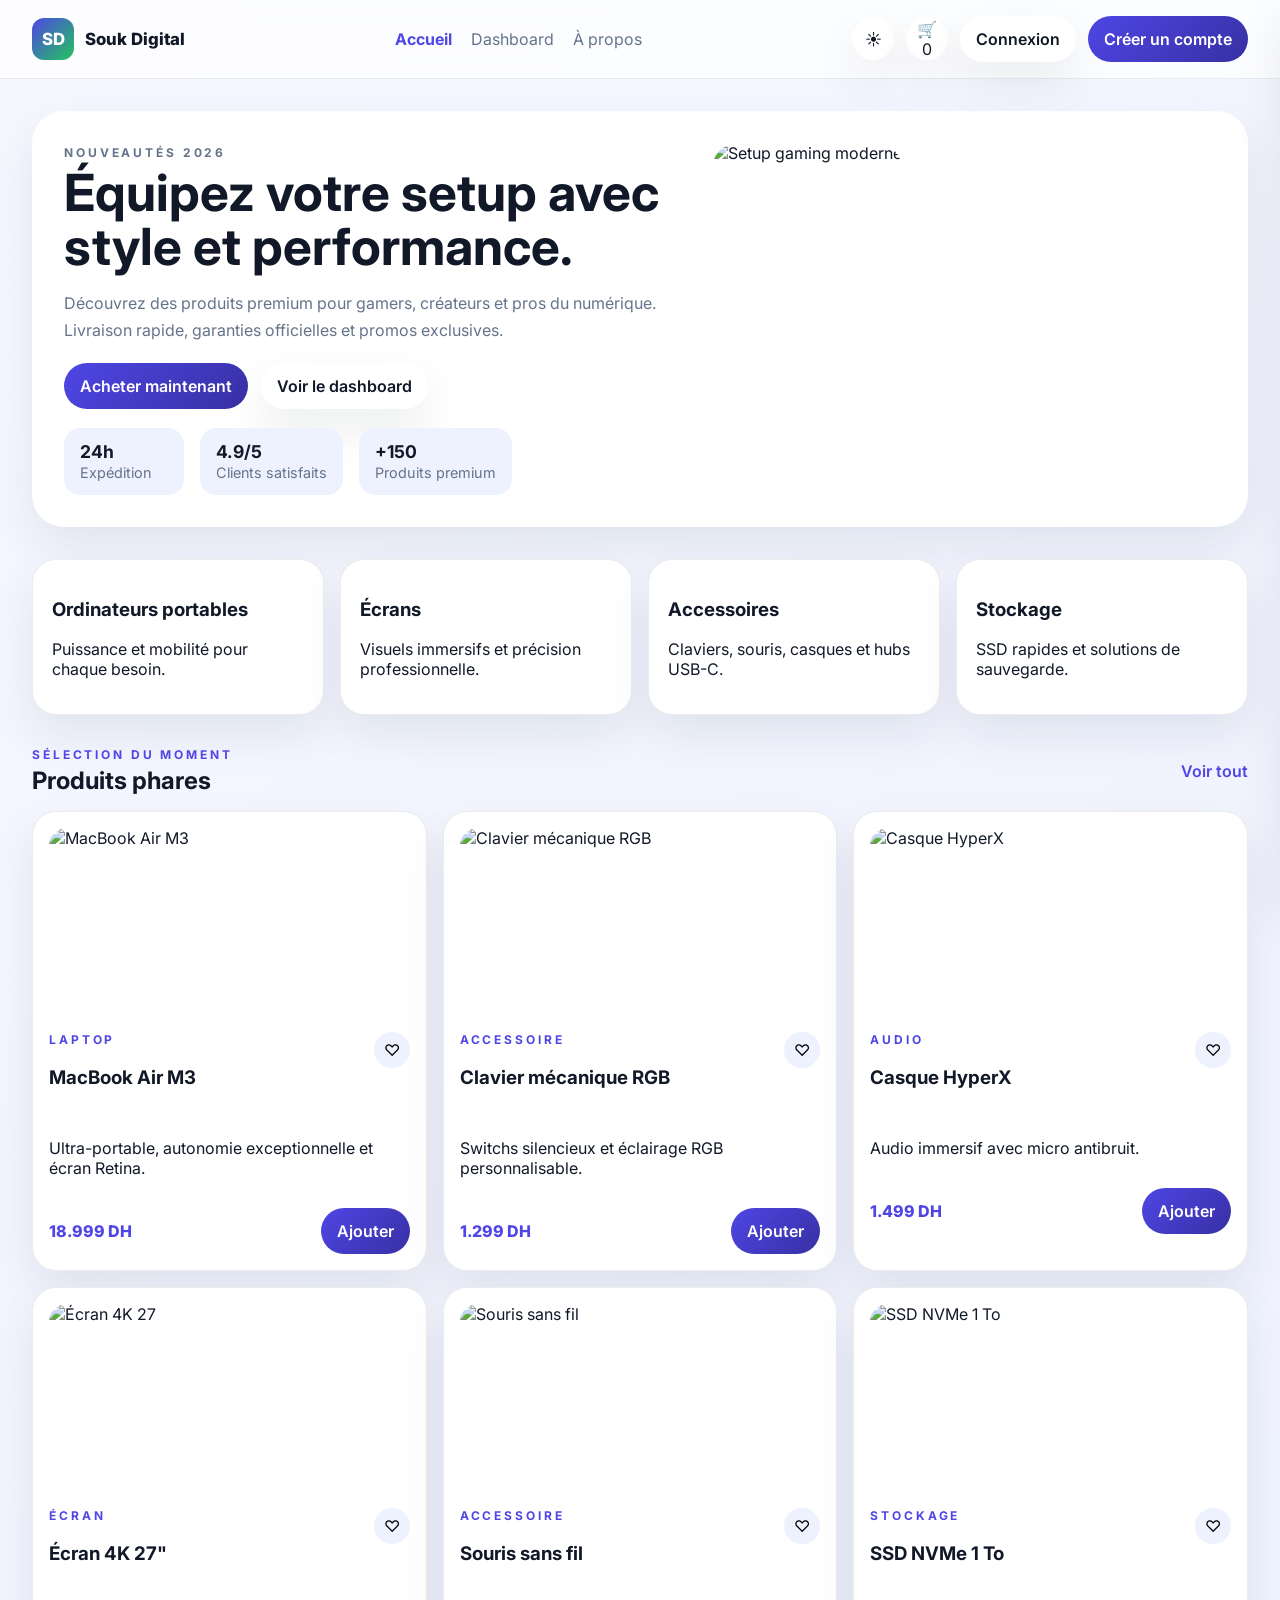
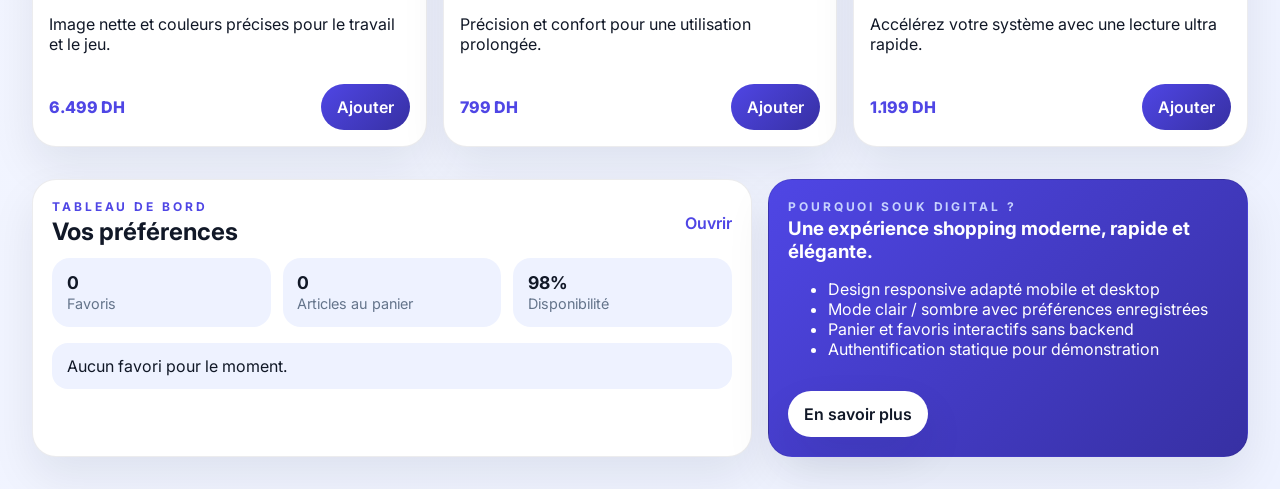
==== index.html @ 68787e4b "first" ====
<!DOCTYPE html>
<html lang="fr">
  <head>
    <meta charset="UTF-8" />
    <meta name="viewport" content="width=device-width, initial-scale=1.0" />
    <title>Souk Digital | Boutique PC & Accessoires</title>
    <meta
      name="description"
      content="Souk Digital est votre vitrine e-commerce pour les produits informatiques, les accessoires PC et les gadgets high-tech."
    />
    <link rel="preconnect" href="https://fonts.googleapis.com" />
    <link rel="preconnect" href="https://fonts.gstatic.com" crossorigin />
    <link
      href="https://fonts.googleapis.com/css2?family=Inter:wght@400;500;600;700;800&display=swap"
      rel="stylesheet"
    />
    <link rel="stylesheet" href="css/style.css" />
  </head>
  <body>
    <header class="topbar">
      <a href="#" class="brand">
        <span class="brand-mark">SD</span>
        <span>Souk Digital</span>
      </a>
      <nav class="nav-links">
        <a href="index.html" class="active">Accueil</a>
        <a href="dashboard.html">Dashboard</a>
        <a href="about.html">À propos</a>
      </nav>
      <div class="topbar-actions">
        <button class="icon-btn" id="themeToggle" aria-label="Changer de thème">☀️</button>
        <button class="icon-btn" id="cartToggle" aria-label="Voir le panier">🛒 <span id="cartCount">0</span></button>
        <button class="btn btn-outline" id="loginBtn">Connexion</button>
        <button class="btn btn-primary" id="registerBtn">Créer un compte</button>
      </div>
    </header>

    <main>
      <section class="hero">
        <div class="hero-copy">
          <p class="eyebrow">Nouveautés 2026</p>
          <h1>Équipez votre setup avec style et performance.</h1>
          <p>
            Découvrez des produits premium pour gamers, créateurs et pros du numérique.
            Livraison rapide, garanties officielles et promos exclusives.
          </p>
          <div class="hero-actions">
            <a href="#products" class="btn btn-primary">Acheter maintenant</a>
            <a href="#dashboard" class="btn btn-secondary">Voir le dashboard</a>
          </div>
          <div class="hero-metrics">
            <div>
              <strong>24h</strong>
              <span>Expédition</span>
            </div>
            <div>
              <strong>4.9/5</strong>
              <span>Clients satisfaits</span>
            </div>
            <div>
              <strong>+150</strong>
              <span>Produits premium</span>
            </div>
          </div>
        </div>
        <div class="hero-card">
          <img
            src="https://images.unsplash.com/photo-1518770660439-4636190af475?auto=format&fit=crop&w=900&q=80"
            alt="Setup gaming moderne"
          />
        </div>
      </section>

      <section class="categories">
        <article>
          <h3>Ordinateurs portables</h3>
          <p>Puissance et mobilité pour chaque besoin.</p>
        </article>
        <article>
          <h3>Écrans</h3>
          <p>Visuels immersifs et précision professionnelle.</p>
        </article>
        <article>
          <h3>Accessoires</h3>
          <p>Claviers, souris, casques et hubs USB-C.</p>
        </article>
        <article>
          <h3>Stockage</h3>
          <p>SSD rapides et solutions de sauvegarde.</p>
        </article>
      </section>

      <section id="products" class="section-block">
        <div class="section-heading">
          <div>
            <p class="eyebrow">Sélection du moment</p>
            <h2>Produits phares</h2>
          </div>
          <a href="#" class="text-link">Voir tout</a>
        </div>
        <div id="productGrid" class="product-grid"></div>
      </section>

      <section class="section-block dashboard-layout">
        <div class="dashboard-card">
          <div class="section-heading compact">
            <div>
              <p class="eyebrow">Tableau de bord</p>
              <h2>Vos préférences</h2>
            </div>
            <a href="dashboard.html" class="text-link">Ouvrir</a>
          </div>
          <div class="summary-cards">
            <article>
              <strong id="favoriteCount">0</strong>
              <span>Favoris</span>
            </article>
            <article>
              <strong id="cartSummary">0</strong>
              <span>Articles au panier</span>
            </article>
            <article>
              <strong>98%</strong>
              <span>Disponibilité</span>
            </article>
          </div>
          <div id="favoritesList" class="favorites-list"></div>
        </div>

        <div id="about" class="dashboard-card accent-card">
          <p class="eyebrow">Pourquoi Souk Digital ?</p>
          <h3>Une expérience shopping moderne, rapide et élégante.</h3>
          <ul>
            <li>Design responsive adapté mobile et desktop</li>
            <li>Mode clair / sombre avec préférences enregistrées</li>
            <li>Panier et favoris interactifs sans backend</li>
            <li>Authentification statique pour démonstration</li>
          </ul>
          <a href="about.html" class="btn btn-secondary" style="margin-top:1rem;display:inline-block;">En savoir plus</a>
        </div>
      </section>
    </main>

    <aside class="cart-panel" id="cartPanel" aria-hidden="true">
      <div class="cart-header">
        <h3>Votre panier</h3>
        <button id="closeCart" class="icon-btn">✕</button>
      </div>
      <div id="cartItems" class="cart-items"></div>
      <div class="cart-footer">
        <div class="cart-total">
          <span>Total</span>
          <strong id="cartTotal">0 DH</strong>
        </div>
        <button class="btn btn-primary wide">Passer la commande</button>
      </div>
    </aside>

    <div class="overlay" id="overlay"></div>

    <div class="modal" id="authModal" aria-hidden="true">
      <div class="modal-card">
        <div class="modal-top">
          <h3 id="modalTitle">Connexion</h3>
          <button class="icon-btn" id="closeAuth">✕</button>
        </div>
        <div class="tabs">
          <button class="tab active" data-mode="login">Connexion</button>
          <button class="tab" data-mode="register">Inscription</button>
        </div>
        <form class="auth-form" id="authForm">
          <input type="email" placeholder="Adresse e-mail" required />
          <input type="password" placeholder="Mot de passe" required />
          <input id="confirmInput" type="password" placeholder="Confirmer le mot de passe" hidden />
          <button class="btn btn-primary wide" type="submit">Se connecter</button>
        </form>
      </div>
    </div>

    <script src="js/app.js"></script>
  </body>
</html>
---- css/style.css ----
:root {
  --bg: #f5f7ff;
  --surface: #ffffff;
  --surface-2: #eef2ff;
  --text: #111827;
  --muted: #64748b;
  --primary: #4f46e5;
  --primary-dark: #3730a3;
  --accent: #22c55e;
  --border: rgba(15, 23, 42, 0.08);
  --shadow: 0 20px 45px rgba(15, 23, 42, 0.08);
}

body.dark {
  --bg: #07111f;
  --surface: #0f172a;
  --surface-2: #111c33;
  --text: #f8fafc;
  --muted: #94a3b8;
  --primary: #818cf8;
  --primary-dark: #6366f1;
  --accent: #34d399;
  --border: rgba(148, 163, 184, 0.18);
  --shadow: 0 20px 45px rgba(2, 6, 23, 0.35);
}

* {
  box-sizing: border-box;
}

body {
  margin: 0;
  font-family: 'Inter', sans-serif;
  background: linear-gradient(135deg, var(--bg), var(--surface-2));
  color: var(--text);
  transition: background 0.25s ease, color 0.25s ease;
}

a {
  color: inherit;
  text-decoration: none;
}

button,
input {
  font: inherit;
}

.topbar {
  position: sticky;
  top: 0;
  z-index: 30;
  display: flex;
  align-items: center;
  justify-content: space-between;
  padding: 1rem 2rem;
  background: rgba(255, 255, 255, 0.75);
  backdrop-filter: blur(16px);
  border-bottom: 1px solid var(--border);
}

body.dark .topbar {
  background: rgba(7, 17, 31, 0.8);
}

.brand {
  display: flex;
  align-items: center;
  gap: 0.7rem;
  font-weight: 800;
  font-size: 1.05rem;
}

.brand-mark {
  display: grid;
  place-items: center;
  width: 42px;
  height: 42px;
  border-radius: 12px;
  background: linear-gradient(135deg, var(--primary), var(--accent));
  color: white;
}

.nav-links {
  display: flex;
  gap: 1.2rem;
  color: var(--muted);
}

.nav-links a.active {
  color: var(--primary);
  font-weight: 700;
}

.topbar-actions {
  display: flex;
  gap: 0.75rem;
  align-items: center;
}

.icon-btn,
.btn {
  border: none;
  cursor: pointer;
  transition: transform 0.2s ease, background 0.2s ease;
}

.icon-btn:hover,
.btn:hover {
  transform: translateY(-2px);
}

.icon-btn {
  width: 42px;
  height: 42px;
  border-radius: 999px;
  background: var(--surface);
  color: var(--text);
  box-shadow: var(--shadow);
}

.btn {
  padding: 0.8rem 1rem;
  border-radius: 999px;
  font-weight: 600;
}

.btn-primary {
  background: linear-gradient(135deg, var(--primary), var(--primary-dark));
  color: white;
}

.btn-outline,
.btn-secondary {
  background: var(--surface);
  color: var(--text);
  box-shadow: var(--shadow);
}

.wide {
  width: 100%;
}

main {
  padding: 2rem;
  display: grid;
  gap: 2rem;
}

.hero {
  display: grid;
  grid-template-columns: 1.1fr 0.9fr;
  gap: 2rem;
  padding: 2rem;
  border-radius: 32px;
  background: var(--surface);
  box-shadow: var(--shadow);
}

.hero-copy h1 {
  font-size: clamp(2rem, 4vw, 3.3rem);
  margin: 0.2rem 0 0.8rem;
  line-height: 1.05;
}

.hero-copy p {
  color: var(--muted);
  line-height: 1.7;
}

.eyebrow {
  margin: 0;
  text-transform: uppercase;
  letter-spacing: 0.24em;
  font-size: 0.75rem;
  font-weight: 700;
  color: var(--primary);
}

.hero-actions {
  display: flex;
  gap: 0.8rem;
  margin: 1.2rem 0;
}

.hero-metrics {
  display: flex;
  gap: 1rem;
  flex-wrap: wrap;
}

.hero-metrics div {
  min-width: 120px;
  padding: 0.8rem 1rem;
  border-radius: 16px;
  background: var(--surface-2);
}

.hero-metrics strong,
.summary-cards strong {
  display: block;
  font-size: 1.1rem;
}

.hero-metrics span,
.summary-cards span {
  color: var(--muted);
  font-size: 0.9rem;
}

.hero-card img {
  width: 100%;
  height: 100%;
  object-fit: cover;
  border-radius: 26px;
  min-height: 320px;
}

.categories,
.product-grid,
.dashboard-layout {
  display: grid;
  gap: 1rem;
}

.categories {
  grid-template-columns: repeat(4, 1fr);
}

.categories article,
.dashboard-card,
.product-card,
.cart-items > div {
  background: var(--surface);
  border: 1px solid var(--border);
  box-shadow: var(--shadow);
  border-radius: 24px;
}

.categories article {
  padding: 1.2rem;
}

.section-block {
  display: grid;
  gap: 1rem;
}

.section-heading {
  display: flex;
  align-items: center;
  justify-content: space-between;
}

.section-heading.compact {
  margin-bottom: 0.7rem;
}

.section-heading h2,
.dashboard-card h3 {
  margin: 0.2rem 0 0;
}

.text-link {
  color: var(--primary);
  font-weight: 600;
}

.product-grid {
  grid-template-columns: repeat(3, minmax(0, 1fr));
}

.product-card {
  padding: 1rem;
  display: flex;
  flex-direction: column;
  gap: 0.9rem;
}

.product-card img {
  width: 100%;
  height: 190px;
  object-fit: cover;
  border-radius: 18px;
}

.product-top,
.cart-item-top {
  display: flex;
  justify-content: space-between;
  gap: 0.5rem;
}

.favorite-btn {
  width: 36px;
  height: 36px;
  border-radius: 999px;
  border: none;
  background: var(--surface-2);
  cursor: pointer;
}

.favorite-btn.active {
  background: #fecaca;
  color: #b91c1c;
}

.product-price {
  font-weight: 800;
  color: var(--primary);
}

.product-actions {
  display: flex;
  justify-content: space-between;
  align-items: center;
  gap: 0.5rem;
}

.dashboard-layout {
  grid-template-columns: 1.2fr 0.8fr;
}

.dashboard-card {
  padding: 1.2rem;
}

.summary-cards {
  display: grid;
  grid-template-columns: repeat(3, minmax(0, 1fr));
  gap: 0.75rem;
  margin-bottom: 1rem;
}

.summary-cards article {
  padding: 0.9rem;
  border-radius: 18px;
  background: var(--surface-2);
}

.favorites-list {
  display: grid;
  gap: 0.8rem;
}

.favorite-item {
  display: flex;
  justify-content: space-between;
  align-items: center;
  padding: 0.8rem 0.9rem;
  border-radius: 16px;
  background: var(--surface-2);
}

.accent-card {
  background: linear-gradient(135deg, var(--primary), var(--primary-dark));
  color: white;
}

.accent-card .eyebrow {
  color: #c7d2fe;
}

.cart-panel {
  position: fixed;
  top: 0;
  right: 0;
  width: min(380px, 100%);
  height: 100vh;
  background: var(--surface);
  box-shadow: var(--shadow);
  z-index: 60;
  transform: translateX(100%);
  transition: transform 0.25s ease;
  display: flex;
  flex-direction: column;
}

.cart-panel.open {
  transform: translateX(0);
}

.cart-header,
.cart-footer {
  padding: 1rem 1.2rem;
  display: flex;
  justify-content: space-between;
  align-items: center;
  border-bottom: 1px solid var(--border);
}

.cart-items {
  flex: 1;
  overflow: auto;
  padding: 1rem;
  display: grid;
  gap: 0.8rem;
}

.cart-item {
  padding: 0.75rem;
}

.cart-item img {
  width: 56px;
  height: 56px;
  object-fit: cover;
  border-radius: 12px;
}

.cart-item-info {
  display: flex;
  flex-direction: column;
  gap: 0.3rem;
}

.cart-item-top {
  align-items: center;
}

.overlay {
  position: fixed;
  inset: 0;
  background: rgba(2, 6, 23, 0.45);
  opacity: 0;
  pointer-events: none;
  transition: opacity 0.2s ease;
  z-index: 50;
}

.overlay.show {
  opacity: 1;
  pointer-events: auto;
}

.modal {
  position: fixed;
  inset: 0;
  display: grid;
  place-items: center;
  padding: 1rem;
  z-index: 70;
  opacity: 0;
  pointer-events: none;
  transition: opacity 0.2s ease;
}

.modal.open {
  opacity: 1;
  pointer-events: auto;
}

.modal-card {
  width: min(420px, 100%);
  padding: 1.3rem;
  background: var(--surface);
  border-radius: 24px;
  box-shadow: var(--shadow);
}

.modal-top,
.tabs,
.auth-form {
  display: grid;
  gap: 0.8rem;
}

.modal-top {
  grid-template-columns: 1fr auto;
  align-items: center;
}

.tabs {
  grid-template-columns: repeat(2, 1fr);
  margin: 1rem 0;
}

.tab {
  border: 1px solid var(--border);
  background: var(--surface-2);
  border-radius: 999px;
  padding: 0.65rem;
  cursor: pointer;
}

.tab.active {
  background: var(--primary);
  color: white;
}

.auth-form input {
  width: 100%;
  padding: 0.85rem 0.95rem;
  border-radius: 16px;
  border: 1px solid var(--border);
  background: var(--surface-2);
  color: var(--text);
}

.page-shell {
  display: grid;
  gap: 1.5rem;
}

.compact-hero {
  padding: 2rem;
}

.dashboard-grid,
.about-grid {
  display: grid;
  grid-template-columns: repeat(2, minmax(0, 1fr));
  gap: 1rem;
}

.about-page ul {
  padding-left: 1.1rem;
  color: var(--muted);
  line-height: 1.8;
}

@media (max-width: 920px) {
  .hero,
  .dashboard-layout,
  .dashboard-grid,
  .about-grid {
    grid-template-columns: 1fr;
  }

  .categories {
    grid-template-columns: repeat(2, 1fr);
  }

  .product-grid {
    grid-template-columns: repeat(2, minmax(0, 1fr));
  }
}

@media (max-width: 720px) {
  .topbar {
    flex-wrap: wrap;
    gap: 0.8rem;
  }

  .nav-links {
    width: 100%;
    justify-content: center;
  }

  .topbar-actions {
    width: 100%;
    justify-content: center;
  }

  main {
    padding: 1rem;
  }

  .hero,
  .dashboard-card,
  .product-card {
    padding: 1rem;
  }

  .categories,
  .product-grid,
  .summary-cards {
    grid-template-columns: 1fr;
  }

  .hero-actions {
    flex-direction: column;
  }
}
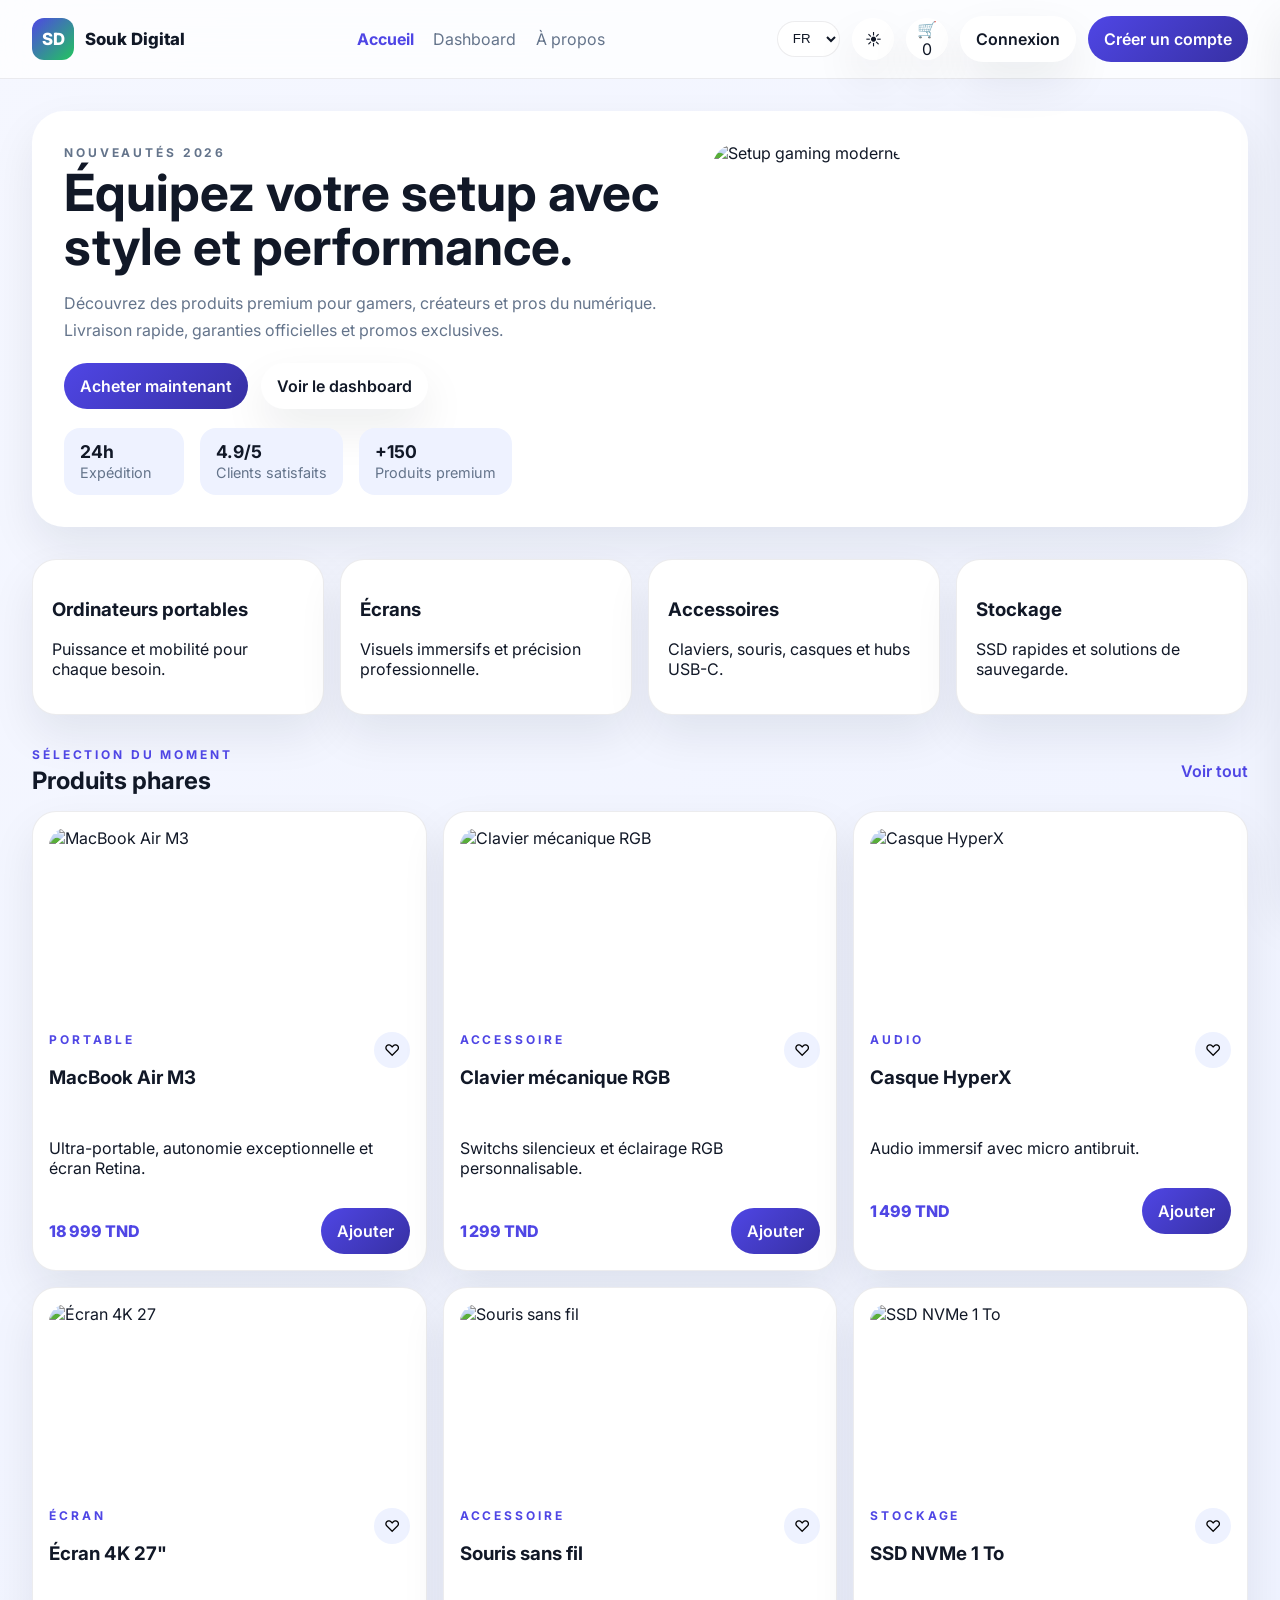
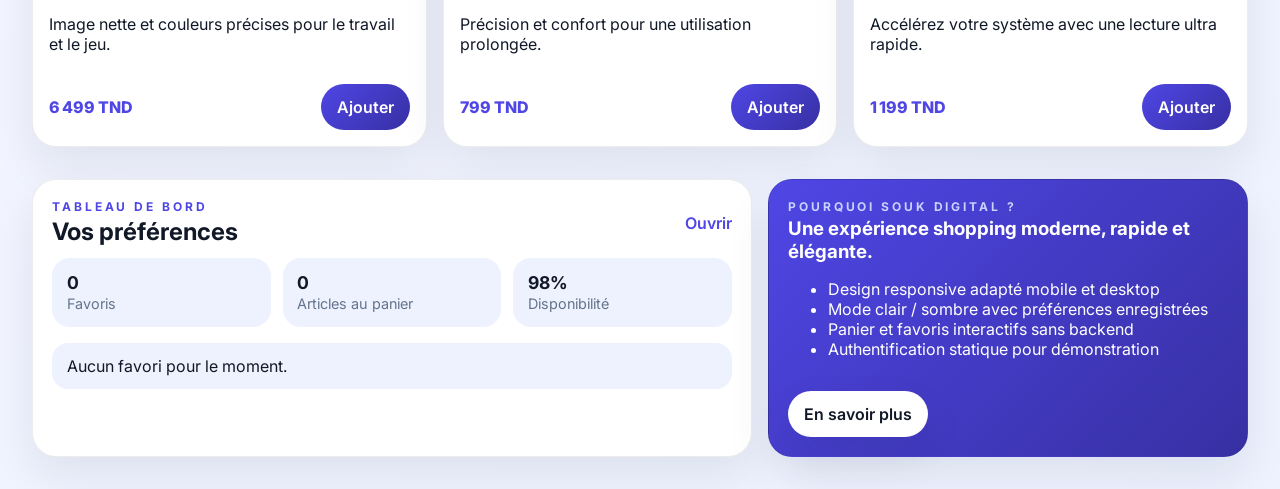
==== commit 1c03650d: "v2" ====
--- a/index.html
+++ b/index.html
@@ -18,48 +18,54 @@
   </head>
   <body>
     <header class="topbar">
-      <a href="#" class="brand">
+      <a href="index.html" class="brand">
         <span class="brand-mark">SD</span>
-        <span>Souk Digital</span>
+        <span data-i18n="brand">Souk Digital</span>
       </a>
-      <nav class="nav-links">
-        <a href="index.html" class="active">Accueil</a>
-        <a href="dashboard.html">Dashboard</a>
-        <a href="about.html">À propos</a>
+      <button class="icon-btn menu-toggle" id="menuToggle" aria-label="Ouvrir le menu" aria-expanded="false">☰</button>
+      <nav class="nav-links" id="navLinks">
+        <a href="index.html" class="active" data-i18n="nav.home">Accueil</a>
+        <a href="dashboard.html" data-i18n="nav.dashboard">Dashboard</a>
+        <a href="about.html" data-i18n="nav.about">À propos</a>
       </nav>
       <div class="topbar-actions">
-        <button class="icon-btn" id="themeToggle" aria-label="Changer de thème">☀️</button>
-        <button class="icon-btn" id="cartToggle" aria-label="Voir le panier">🛒 <span id="cartCount">0</span></button>
-        <button class="btn btn-outline" id="loginBtn">Connexion</button>
-        <button class="btn btn-primary" id="registerBtn">Créer un compte</button>
+        <select class="lang-switcher" id="langSwitcher" aria-label="Language">
+          <option value="fr">FR</option>
+          <option value="en">EN</option>
+          <option value="ar">AR</option>
+        </select>
+        <button class="icon-btn" id="themeToggle" data-i18n-attr="aria-label:buttons.theme" aria-label="Changer de thème">☀️</button>
+        <button class="icon-btn" id="cartToggle" data-i18n-attr="aria-label:buttons.cart" aria-label="Voir le panier">🛒 <span id="cartCount">0</span></button>
+        <button class="btn btn-outline" id="loginBtn" data-i18n="buttons.login">Connexion</button>
+        <button class="btn btn-primary" id="registerBtn" data-i18n="buttons.register">Créer un compte</button>
       </div>
     </header>
 
     <main>
       <section class="hero">
         <div class="hero-copy">
-          <p class="eyebrow">Nouveautés 2026</p>
-          <h1>Équipez votre setup avec style et performance.</h1>
-          <p>
+          <p class="eyebrow" data-i18n="hero.eyebrow">Nouveautés 2026</p>
+          <h1 data-i18n="hero.title">Équipez votre setup avec style et performance.</h1>
+          <p data-i18n="hero.text">
             Découvrez des produits premium pour gamers, créateurs et pros du numérique.
             Livraison rapide, garanties officielles et promos exclusives.
           </p>
           <div class="hero-actions">
-            <a href="#products" class="btn btn-primary">Acheter maintenant</a>
-            <a href="#dashboard" class="btn btn-secondary">Voir le dashboard</a>
+            <a href="#products" class="btn btn-primary" data-i18n="hero.primaryBtn">Acheter maintenant</a>
+            <a href="#dashboard" class="btn btn-secondary" data-i18n="hero.secondaryBtn">Voir le dashboard</a>
           </div>
           <div class="hero-metrics">
             <div>
               <strong>24h</strong>
-              <span>Expédition</span>
+              <span data-i18n="hero.metrics.0">Expédition</span>
             </div>
             <div>
               <strong>4.9/5</strong>
-              <span>Clients satisfaits</span>
+              <span data-i18n="hero.metrics.1">Clients satisfaits</span>
             </div>
             <div>
               <strong>+150</strong>
-              <span>Produits premium</span>
+              <span data-i18n="hero.metrics.2">Produits premium</span>
             </div>
           </div>
         </div>
@@ -73,20 +79,20 @@
 
       <section class="categories">
         <article>
-          <h3>Ordinateurs portables</h3>
-          <p>Puissance et mobilité pour chaque besoin.</p>
+          <h3 data-i18n="categories.0.title">Ordinateurs portables</h3>
+          <p data-i18n="categories.0.text">Puissance et mobilité pour chaque besoin.</p>
         </article>
         <article>
-          <h3>Écrans</h3>
-          <p>Visuels immersifs et précision professionnelle.</p>
+          <h3 data-i18n="categories.1.title">Écrans</h3>
+          <p data-i18n="categories.1.text">Visuels immersifs et précision professionnelle.</p>
         </article>
         <article>
-          <h3>Accessoires</h3>
-          <p>Claviers, souris, casques et hubs USB-C.</p>
+          <h3 data-i18n="categories.2.title">Accessoires</h3>
+          <p data-i18n="categories.2.text">Claviers, souris, casques et hubs USB-C.</p>
         </article>
         <article>
-          <h3>Stockage</h3>
-          <p>SSD rapides et solutions de sauvegarde.</p>
+          <h3 data-i18n="categories.3.title">Stockage</h3>
+          <p data-i18n="categories.3.text">SSD rapides et solutions de sauvegarde.</p>
         </article>
       </section>
 
@@ -105,54 +111,54 @@
         <div class="dashboard-card">
           <div class="section-heading compact">
             <div>
-              <p class="eyebrow">Tableau de bord</p>
-              <h2>Vos préférences</h2>
+              <p class="eyebrow" data-i18n="dashboardSection.eyebrow">Tableau de bord</p>
+              <h2 data-i18n="dashboardSection.title">Vos préférences</h2>
             </div>
-            <a href="dashboard.html" class="text-link">Ouvrir</a>
+            <a href="dashboard.html" class="text-link" data-i18n="dashboardSection.open">Ouvrir</a>
           </div>
           <div class="summary-cards">
             <article>
               <strong id="favoriteCount">0</strong>
-              <span>Favoris</span>
+              <span data-i18n="dashboardSection.favorites">Favoris</span>
             </article>
             <article>
               <strong id="cartSummary">0</strong>
-              <span>Articles au panier</span>
+              <span data-i18n="dashboardSection.cartItems">Articles au panier</span>
             </article>
             <article>
               <strong>98%</strong>
-              <span>Disponibilité</span>
+              <span data-i18n="dashboardSection.availability">Disponibilité</span>
             </article>
           </div>
           <div id="favoritesList" class="favorites-list"></div>
         </div>
 
         <div id="about" class="dashboard-card accent-card">
-          <p class="eyebrow">Pourquoi Souk Digital ?</p>
-          <h3>Une expérience shopping moderne, rapide et élégante.</h3>
+          <p class="eyebrow" data-i18n="aboutSection.eyebrow">Pourquoi Souk Digital ?</p>
+          <h3 data-i18n="aboutSection.title">Une expérience shopping moderne, rapide et élégante.</h3>
           <ul>
-            <li>Design responsive adapté mobile et desktop</li>
-            <li>Mode clair / sombre avec préférences enregistrées</li>
-            <li>Panier et favoris interactifs sans backend</li>
-            <li>Authentification statique pour démonstration</li>
+            <li data-i18n="aboutSection.items.0">Design responsive adapté mobile et desktop</li>
+            <li data-i18n="aboutSection.items.1">Mode clair / sombre avec préférences enregistrées</li>
+            <li data-i18n="aboutSection.items.2">Panier et favoris interactifs sans backend</li>
+            <li data-i18n="aboutSection.items.3">Authentification statique pour démonstration</li>
           </ul>
-          <a href="about.html" class="btn btn-secondary" style="margin-top:1rem;display:inline-block;">En savoir plus</a>
+          <a href="about.html" class="btn btn-secondary" style="margin-top:1rem;display:inline-block;" data-i18n="aboutSection.more">En savoir plus</a>
         </div>
       </section>
     </main>
 
     <aside class="cart-panel" id="cartPanel" aria-hidden="true">
       <div class="cart-header">
-        <h3>Votre panier</h3>
+        <h3 data-i18n="cart.title">Votre panier</h3>
         <button id="closeCart" class="icon-btn">✕</button>
       </div>
       <div id="cartItems" class="cart-items"></div>
       <div class="cart-footer">
         <div class="cart-total">
-          <span>Total</span>
-          <strong id="cartTotal">0 DH</strong>
+          <span data-i18n="cart.total">Total</span>
+          <strong id="cartTotal">0 TND</strong>
         </div>
-        <button class="btn btn-primary wide">Passer la commande</button>
+        <button class="btn btn-primary wide" data-i18n="cart.checkout">Passer la commande</button>
       </div>
     </aside>
 
@@ -161,18 +167,18 @@
     <div class="modal" id="authModal" aria-hidden="true">
       <div class="modal-card">
         <div class="modal-top">
-          <h3 id="modalTitle">Connexion</h3>
+          <h3 id="modalTitle" data-i18n="auth.loginTitle">Connexion</h3>
           <button class="icon-btn" id="closeAuth">✕</button>
         </div>
         <div class="tabs">
-          <button class="tab active" data-mode="login">Connexion</button>
-          <button class="tab" data-mode="register">Inscription</button>
+          <button class="tab active" data-mode="login" data-i18n="auth.loginTab">Connexion</button>
+          <button class="tab" data-mode="register" data-i18n="auth.registerTab">Inscription</button>
         </div>
         <form class="auth-form" id="authForm">
-          <input type="email" placeholder="Adresse e-mail" required />
-          <input type="password" placeholder="Mot de passe" required />
-          <input id="confirmInput" type="password" placeholder="Confirmer le mot de passe" hidden />
-          <button class="btn btn-primary wide" type="submit">Se connecter</button>
+          <input type="email" placeholder="Adresse e-mail" data-i18n-placeholder="auth.email" required />
+          <input type="password" placeholder="Mot de passe" data-i18n-placeholder="auth.password" required />
+          <input id="confirmInput" type="password" placeholder="Confirmer le mot de passe" data-i18n-placeholder="auth.confirmPassword" hidden />
+          <button class="btn btn-primary wide" type="submit" data-i18n="auth.submitLogin">Se connecter</button>
         </form>
       </div>
     </div>
--- a/css/style.css
+++ b/css/style.css
@@ -63,6 +63,31 @@
   background: rgba(7, 17, 31, 0.8);
 }
 
+body.rtl {
+  direction: rtl;
+  text-align: right;
+}
+
+body.rtl .topbar-actions {
+  margin-left: 0;
+  margin-right: auto;
+}
+
+body.rtl .nav-links {
+  align-items: flex-end;
+}
+
+body.rtl .hero-actions,
+body.rtl .product-actions {
+  flex-direction: row-reverse;
+}
+
+body.rtl .favorite-item,
+body.rtl .cart-item-top,
+body.rtl .product-top {
+  direction: rtl;
+}
+
 .brand {
   display: flex;
   align-items: center;
@@ -87,6 +112,10 @@
   color: var(--muted);
 }
 
+.menu-toggle {
+  display: none;
+}
+
 .nav-links a.active {
   color: var(--primary);
   font-weight: 700;
@@ -96,6 +125,14 @@
   display: flex;
   gap: 0.75rem;
   align-items: center;
+}
+
+.lang-switcher {
+  border: 1px solid var(--border);
+  background: var(--surface);
+  color: var(--text);
+  border-radius: 999px;
+  padding: 0.55rem 0.7rem;
 }
 
 .icon-btn,
@@ -536,20 +573,66 @@
   }
 }
 
+body.rtl {
+  direction: rtl;
+  text-align: right;
+}
+
+body.rtl .topbar-actions {
+  margin-left: 0;
+  margin-right: auto;
+}
+
+body.rtl .nav-links {
+  align-items: flex-end;
+}
+
+body.rtl .hero-actions,
+body.rtl .product-actions {
+  flex-direction: row-reverse;
+}
+
+body.rtl .favorite-item,
+body.rtl .cart-item-top,
+body.rtl .product-top {
+  direction: rtl;
+}
+
 @media (max-width: 720px) {
   .topbar {
     flex-wrap: wrap;
     gap: 0.8rem;
+    align-items: center;
+  }
+
+  .menu-toggle {
+    display: inline-grid;
+    place-items: center;
   }
 
   .nav-links {
+    display: none;
     width: 100%;
-    justify-content: center;
+    flex-direction: column;
+    align-items: flex-start;
+    padding-top: 0.4rem;
+    gap: 0.7rem;
+  }
+
+  .nav-links.open {
+    display: flex;
   }
 
   .topbar-actions {
-    width: 100%;
-    justify-content: center;
+    margin-left: auto;
+    flex-wrap: wrap;
+    justify-content: flex-end;
+  }
+
+  body.rtl .topbar-actions {
+    margin-right: auto;
+    margin-left: 0;
+    justify-content: flex-start;
   }
 
   main {
